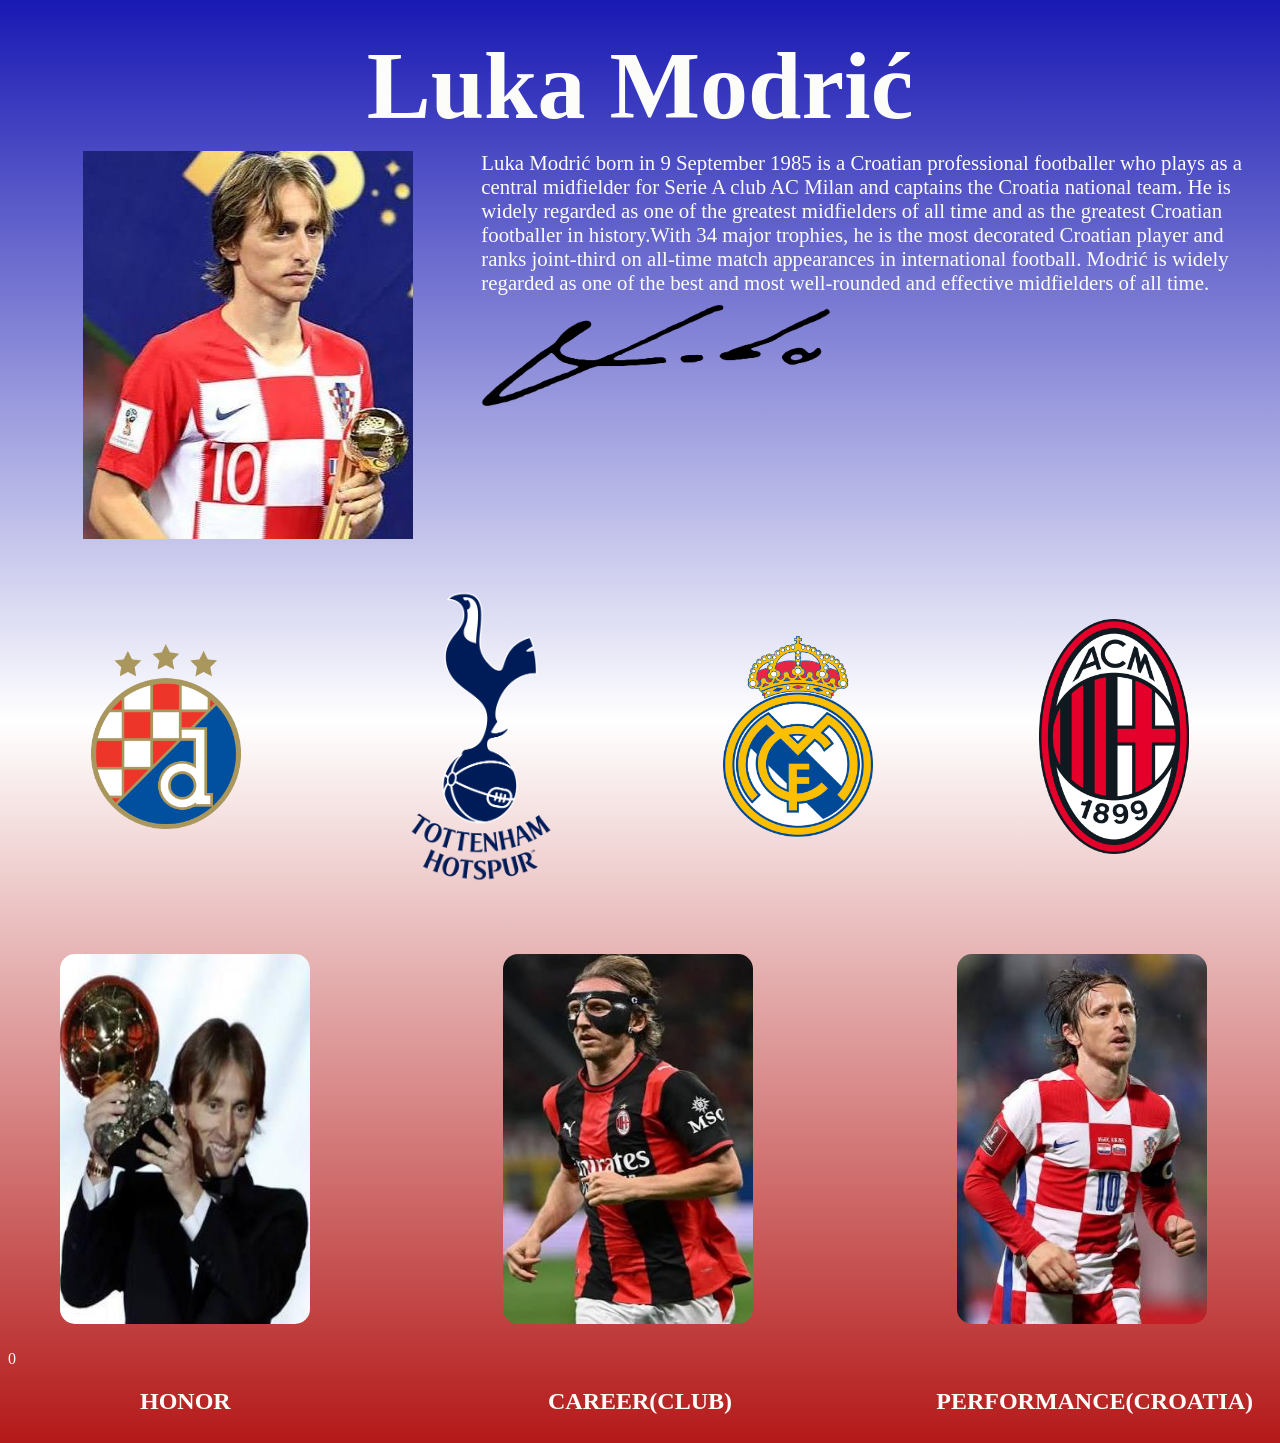
==== index.html @ 9adc40bb "first commit" ====
<!DOCTYPE html>
<html lang="en">
<head>
    <meta charset="UTF-8">
    <meta name="viewport" content="width=device-width, initial-scale=1.0">
    <link rel="stylesheet" href="style.css">
    <title>Luka Modric</title>
</head>
<body>
<section class="goat">
    <h2 class="title">
        Luka Modrić 
</section>
    <div class="introduction">
        <img src="./images/1.jpg" alt="A picture of Modric">
        <div class = "intro_text">
            Luka Modrić born in 9 September 1985 is a Croatian professional footballer who plays as a central midfielder for Serie A club AC Milan and captains the Croatia national team. He is widely regarded as one of the greatest midfielders of all time and as the greatest Croatian footballer in history.With 34 major trophies, he is the most decorated Croatian player and ranks joint-third on all-time match appearances in international football. Modrić is widely regarded as one of the best and most well-rounded and effective midfielders of all time.
        <div class="Signature">
            <img src="./images/Luka_Modrić_signature.svg.webp">
        </div>
        </div>
    </div>
    <div class="four_cards">
        <img src="./images/Logo_GNK_Dinamo_Zagreb_(2019).svg.webp">
        <img src="./images/Tottenham_Hotspur.svg.webp">
        <img src="./images/Real_Madrid_CF.svg.webp">
        <img src="./images/Logo_of_AC_Milan.svg.webp">
    </div>
    <div class="sub_pages">
    <div class="card">0
        <a href="HONOR.html">
            <img src="./images/4.jpg">
        </a>
            <h2 class="card-text">HONOR</h2>
    </div>
        <div class="card">
            <a href="CAREER(CLUB).html">
                <img src="./images/2.jpg">
            </a>
        <h2 class="card-text">CAREER(CLUB)</h2>
    </div>
    <div class="card">
        <a href="PERFORMANCE(CROATIA).html">
            <img src="./images/5.jpg">
        </a>
            <h2 class="card-text">PERFORMANCE(CROATIA)</h2>
    </div>
    </div>
</body>
</html>
---- style.css ----
body{
    background: linear-gradient(180deg, rgb(25, 25, 180), white, rgb(180, 25, 25));
    color:rgb(252, 252, 249)
}
.goat{
    text-align: center;
    margin: auto;
    font-size: 4rem;
}
.title{
    margin-bottom: 10px;
    margin-top: 30px;
}

.introduction{
    display: grid;
    grid-template-columns: 1fr 2fr;
    gap: 3px;
    margin-left: 75px;
}
.intro_text{
    font-size: 1.3rem;
}
.four_cards{
    display: grid;
    grid-template-columns: 1fr 1fr 1fr 1fr;
    margin-top: 50px;
}
.four_cards img{
    width: 150px;
    margin: auto;
}
.Signature img{
    width: 350px;
    margin-top: 10px;
}
.sub_pages{
    display: grid;
    grid-template-columns: repeat(3, 1fr);
    gap: 100px;
}

.sub_pages img{
    margin: 70px 40px 40px 40px;
    height: 370px;
    width: 250px;
    transition: 0.25s;
    border-radius: 15px;
}
.card-text{
    text-align:center;
}
.sub_pages img:hover{
    transform: scale(1.18);
}
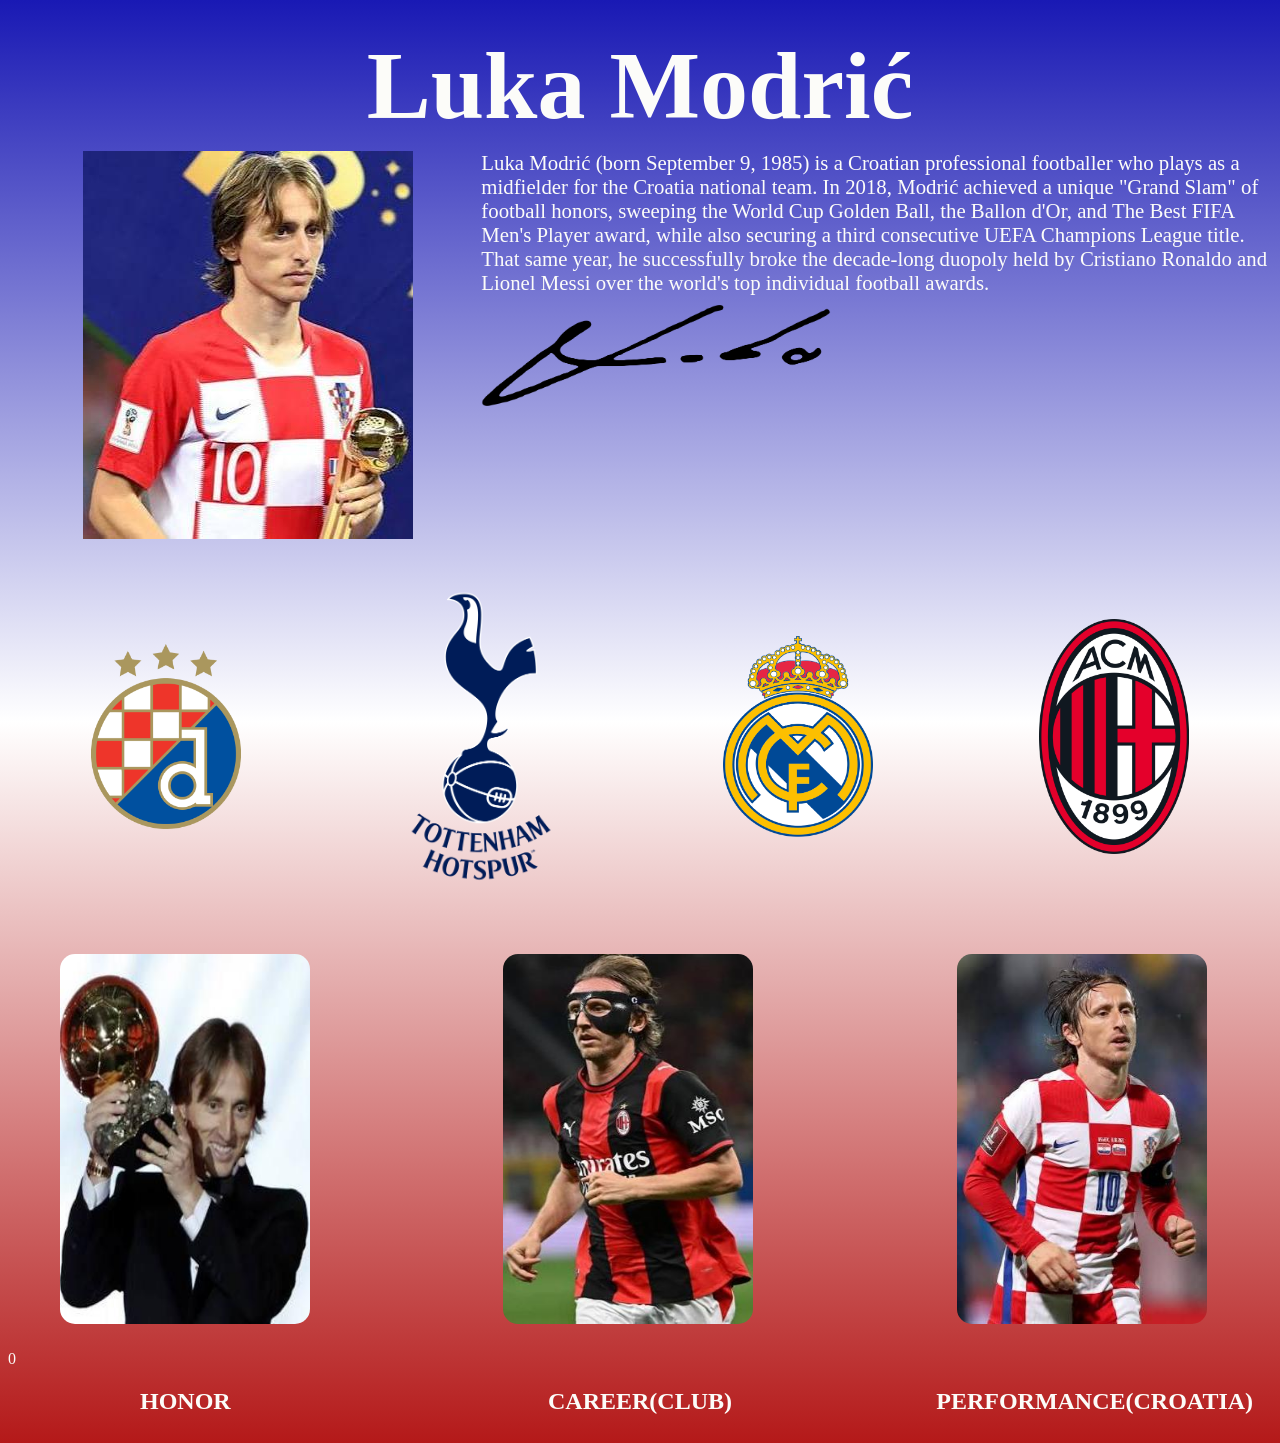
==== commit d222615d: "change the introduction of modric" ====
--- a/index.html
+++ b/index.html
@@ -14,7 +14,9 @@
     <div class="introduction">
         <img src="./images/1.jpg" alt="A picture of Modric">
         <div class = "intro_text">
-            Luka Modrić born in 9 September 1985 is a Croatian professional footballer who plays as a central midfielder for Serie A club AC Milan and captains the Croatia national team. He is widely regarded as one of the greatest midfielders of all time and as the greatest Croatian footballer in history.With 34 major trophies, he is the most decorated Croatian player and ranks joint-third on all-time match appearances in international football. Modrić is widely regarded as one of the best and most well-rounded and effective midfielders of all time.
+            Luka Modrić (born September 9, 1985) is a Croatian professional footballer who plays as a midfielder for the Croatia national team.
+
+            In 2018, Modrić achieved a unique "Grand Slam" of football honors, sweeping the World Cup Golden Ball, the Ballon d'Or, and The Best FIFA Men's Player award, while also securing a third consecutive UEFA Champions League title. That same year, he successfully broke the decade-long duopoly held by Cristiano Ronaldo and Lionel Messi over the world's top individual football awards.
         <div class="Signature">
             <img src="./images/Luka_Modrić_signature.svg.webp">
         </div>
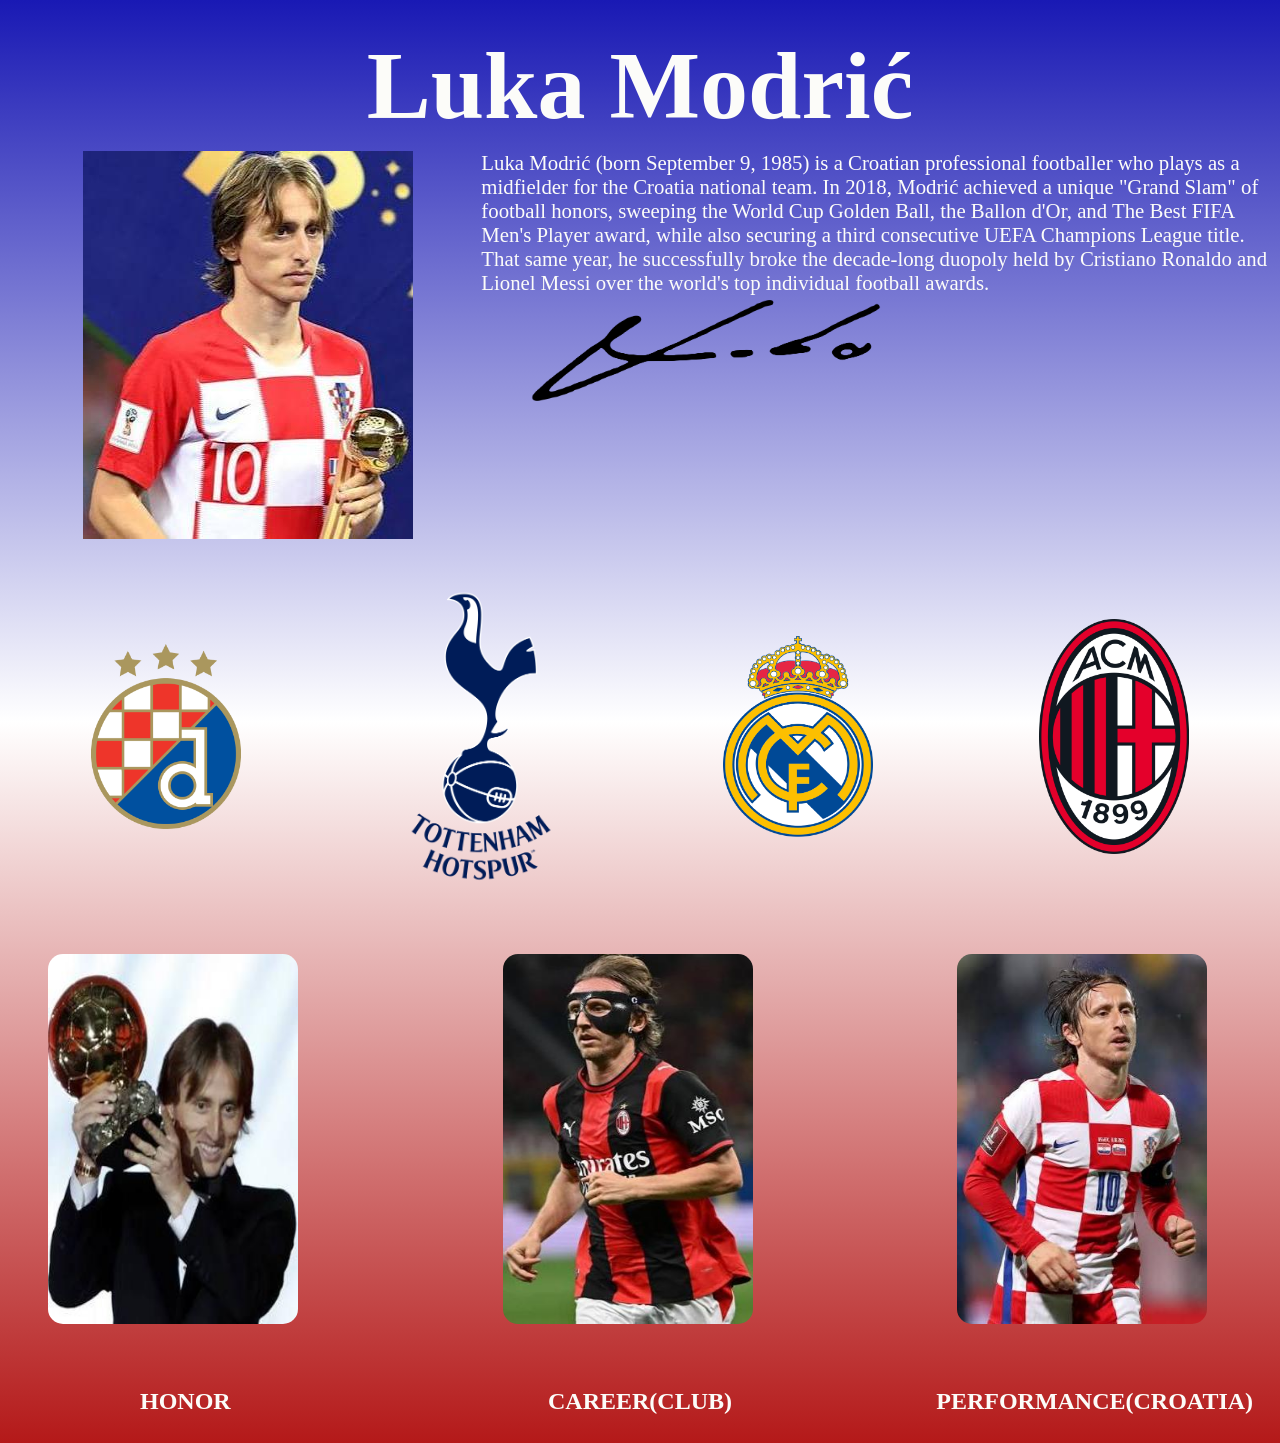
==== commit ee1c28c8: "Create a CSS to add text." ====
--- a/index.html
+++ b/index.html
@@ -29,7 +29,7 @@
         <img src="./images/Logo_of_AC_Milan.svg.webp">
     </div>
     <div class="sub_pages">
-    <div class="card">0
+    <div class="card">
         <a href="HONOR.html">
             <img src="./images/4.jpg">
         </a>
--- a/style.css
+++ b/style.css
@@ -32,7 +32,8 @@
 }
 .Signature img{
     width: 350px;
-    margin-top: 10px;
+    margin-top: 5px;
+    margin-left: 50px;
 }
 .sub_pages{
     display: grid;
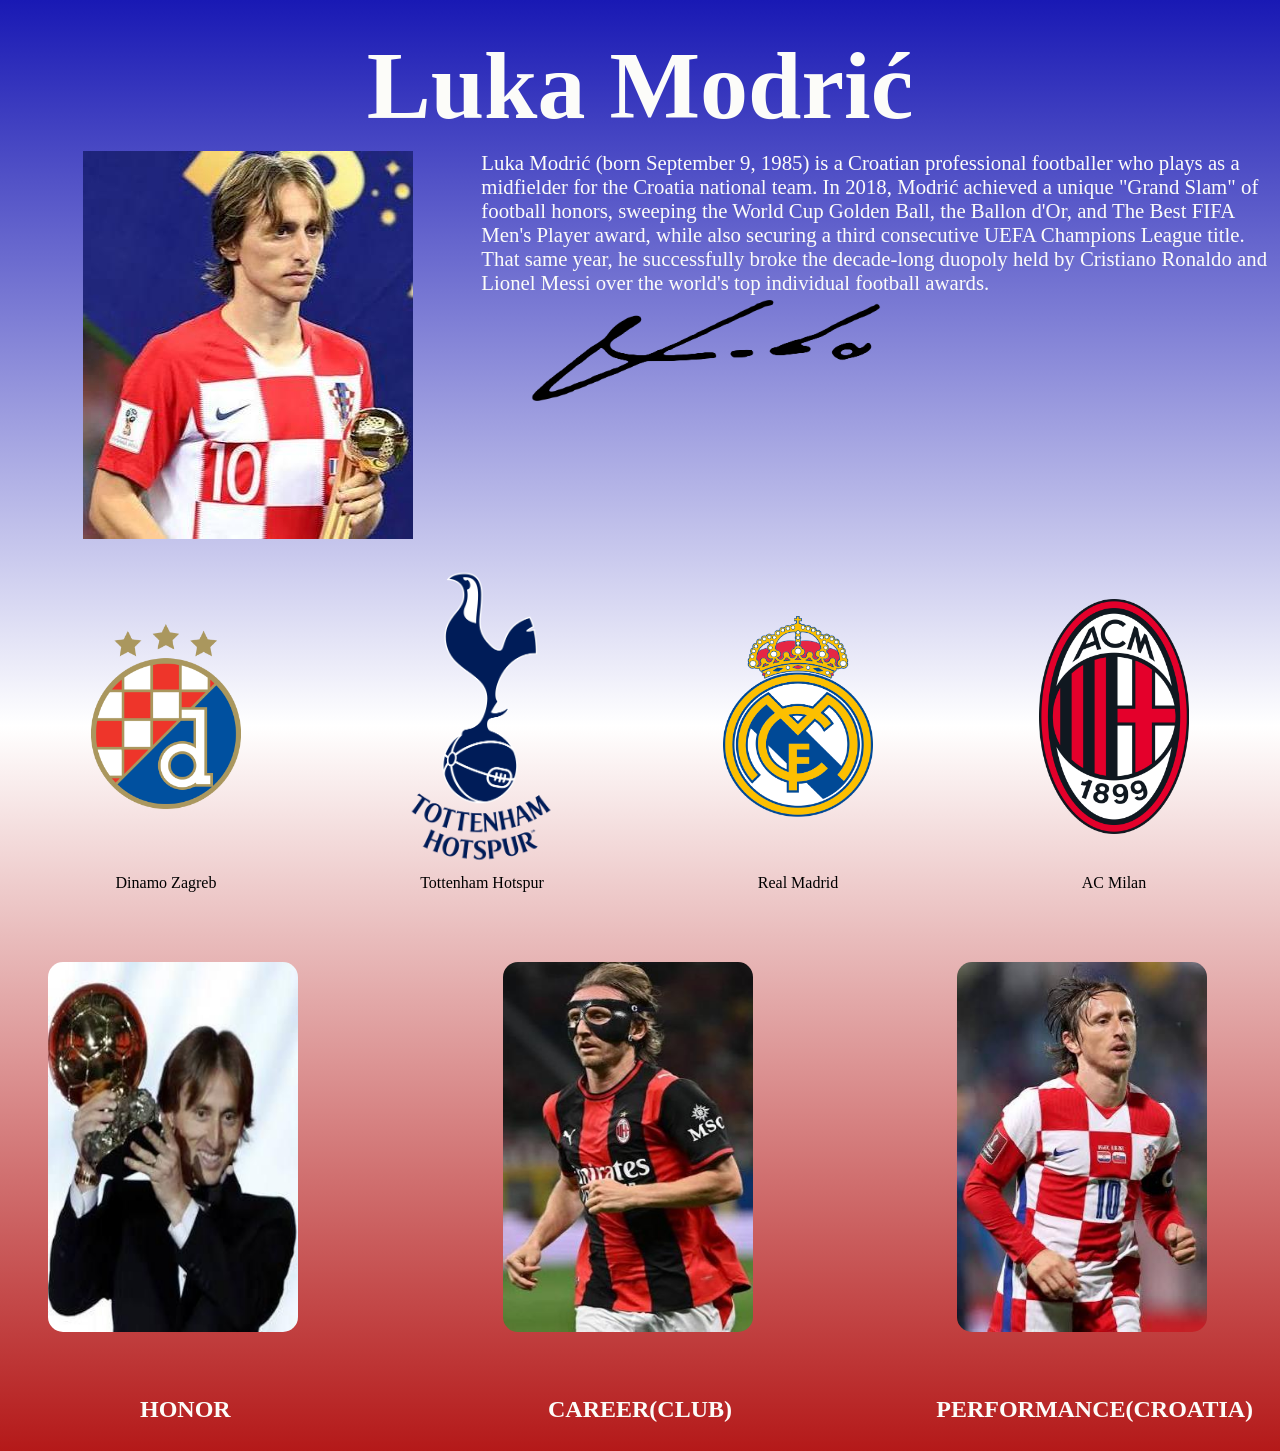
==== commit a4990259: "add team name make the page look fuller" ====
--- a/index.html
+++ b/index.html
@@ -28,6 +28,12 @@
         <img src="./images/Real_Madrid_CF.svg.webp">
         <img src="./images/Logo_of_AC_Milan.svg.webp">
     </div>
+    <div class="Team_name">
+        <p>Dinamo Zagreb</p>
+        <p>Tottenham Hotspur</p>
+        <p>Real Madrid</p>
+        <p>AC Milan</p>
+    </div>
     <div class="sub_pages">
     <div class="card">
         <a href="HONOR.html">
--- a/style.css
+++ b/style.css
@@ -2,11 +2,13 @@
     background: linear-gradient(180deg, rgb(25, 25, 180), white, rgb(180, 25, 25));
     color:rgb(252, 252, 249)
 }
+
 .goat{
     text-align: center;
     margin: auto;
     font-size: 4rem;
 }
+
 .title{
     margin-bottom: 10px;
     margin-top: 30px;
@@ -18,23 +20,41 @@
     gap: 3px;
     margin-left: 75px;
 }
+
 .intro_text{
     font-size: 1.3rem;
 }
+
 .four_cards{
     display: grid;
     grid-template-columns: 1fr 1fr 1fr 1fr;
-    margin-top: 50px;
+    margin-top: 30px;
 }
+
 .four_cards img{
     width: 150px;
     margin: auto;
 }
+
+.Team_name{
+    color: black;
+    display: grid;
+    grid-template-columns: 1fr 1fr 1fr 1fr;
+    margin-top: 10px;
+}
+
+.Team_name p{
+    width: 150px;
+    margin: auto;
+    text-align: center;
+}
+
 .Signature img{
     width: 350px;
     margin-top: 5px;
     margin-left: 50px;
 }
+
 .sub_pages{
     display: grid;
     grid-template-columns: repeat(3, 1fr);
@@ -48,9 +68,11 @@
     transition: 0.25s;
     border-radius: 15px;
 }
+
 .card-text{
     text-align:center;
 }
+
 .sub_pages img:hover{
     transform: scale(1.18);
 }
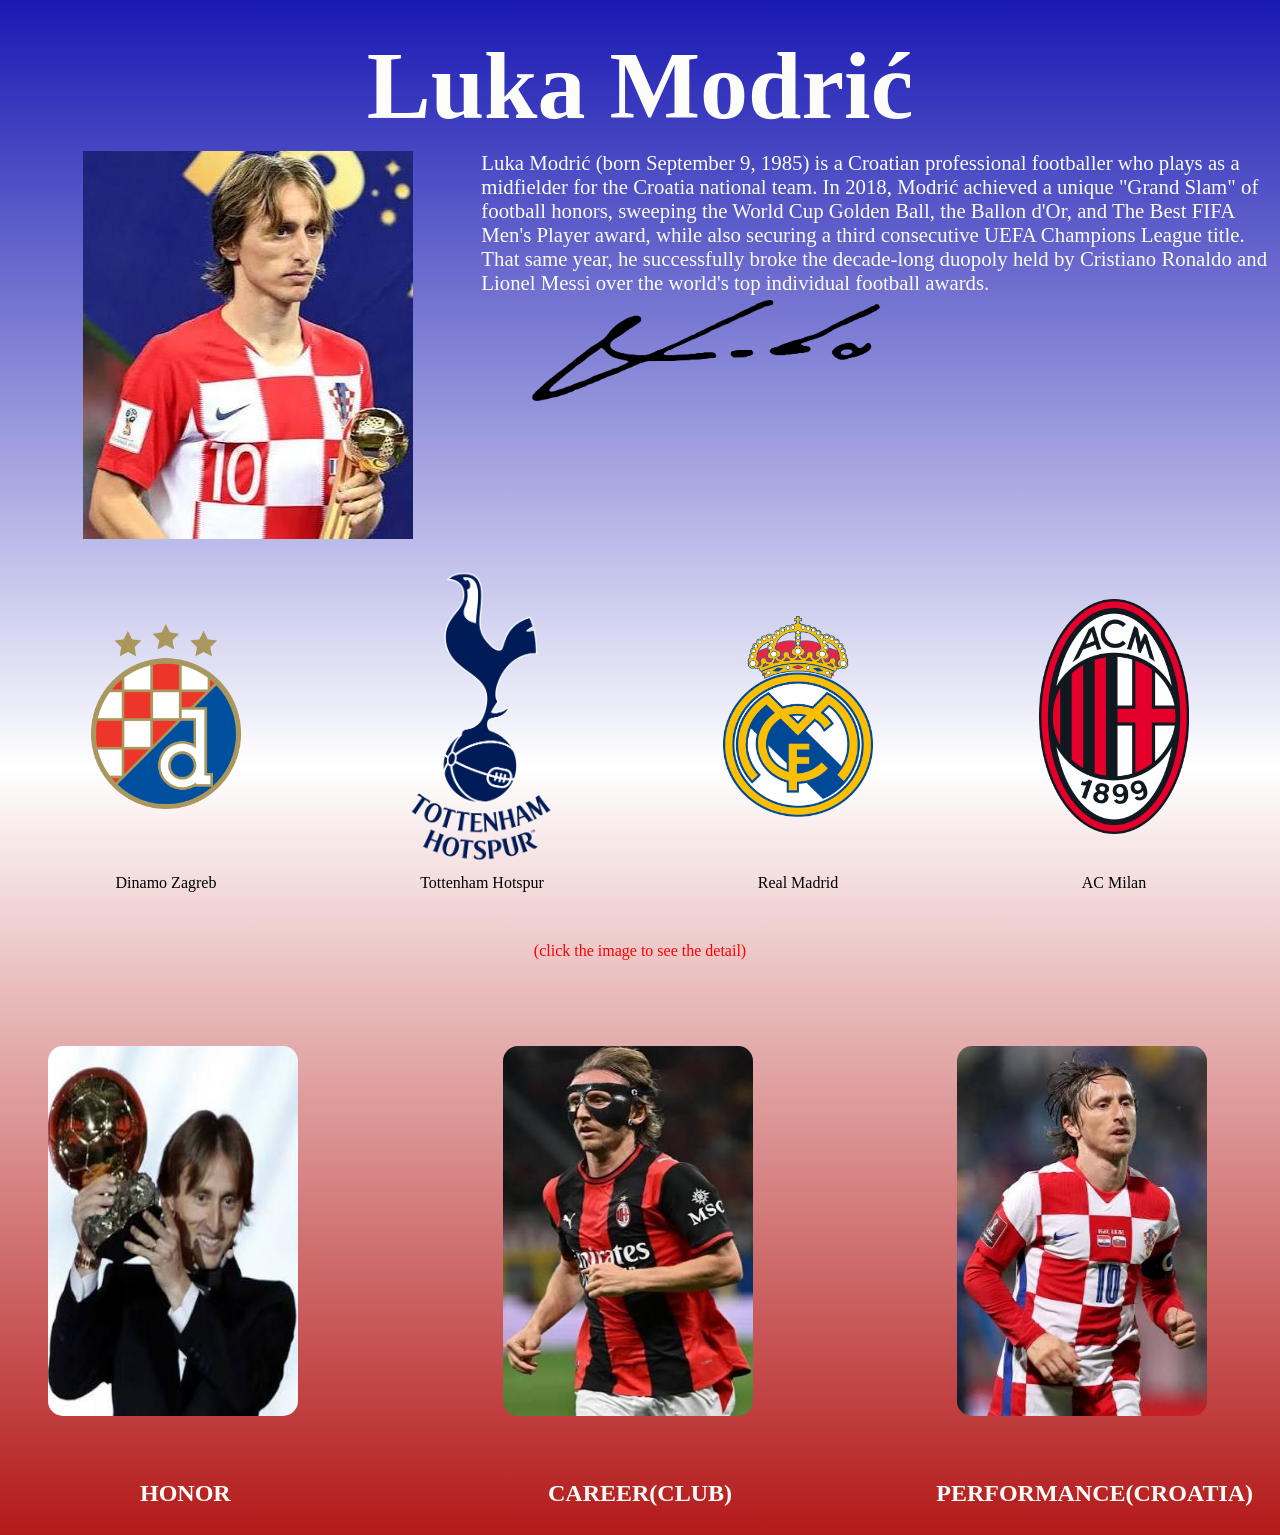
==== commit 8970c77e: "Add a text reminder." ====
--- a/index.html
+++ b/index.html
@@ -34,6 +34,9 @@
         <p>Real Madrid</p>
         <p>AC Milan</p>
     </div>
+    <div class="remind">
+        <p>(click the image to see the detail)</p>
+    </div>
     <div class="sub_pages">
     <div class="card">
         <a href="HONOR.html">
--- a/style.css
+++ b/style.css
@@ -55,6 +55,12 @@
     margin-left: 50px;
 }
 
+.remind{
+    color: red;
+    text-align: center;
+    margin-top: 50px;
+}
+
 .sub_pages{
     display: grid;
     grid-template-columns: repeat(3, 1fr);
